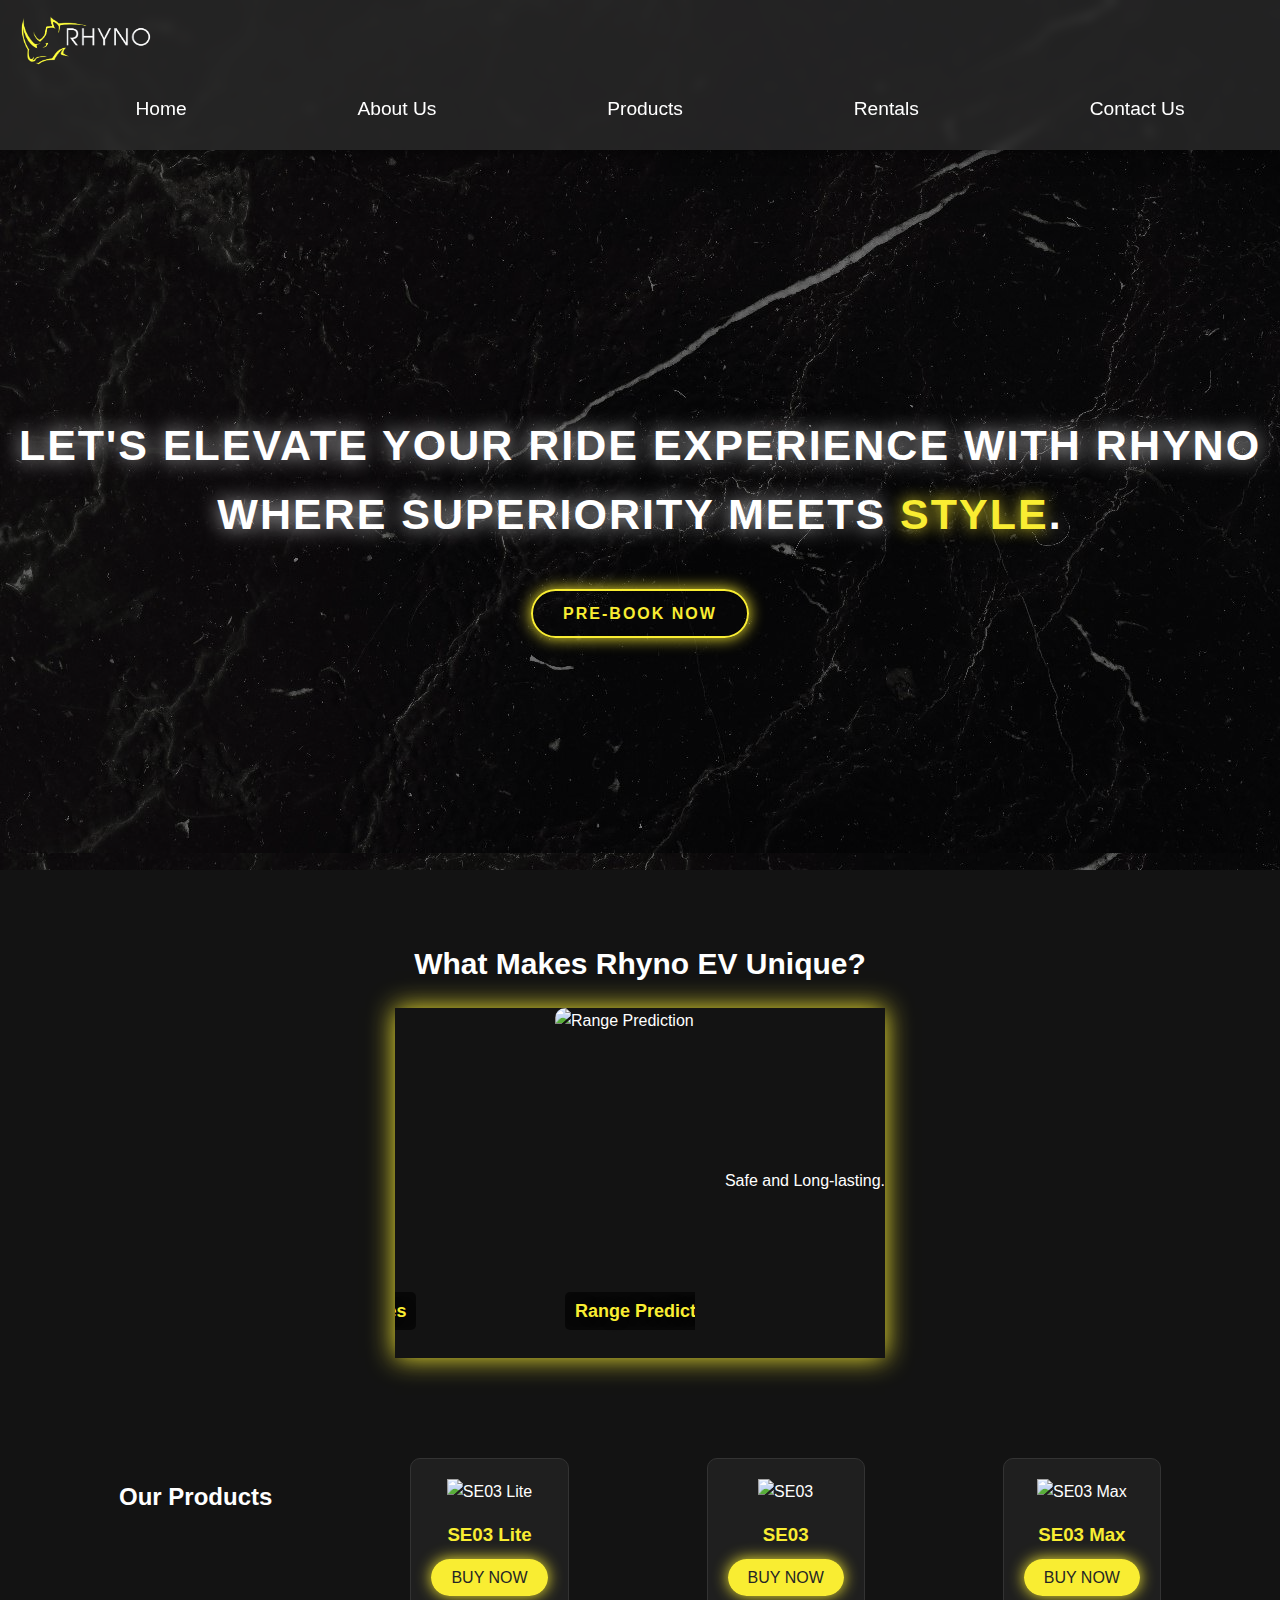
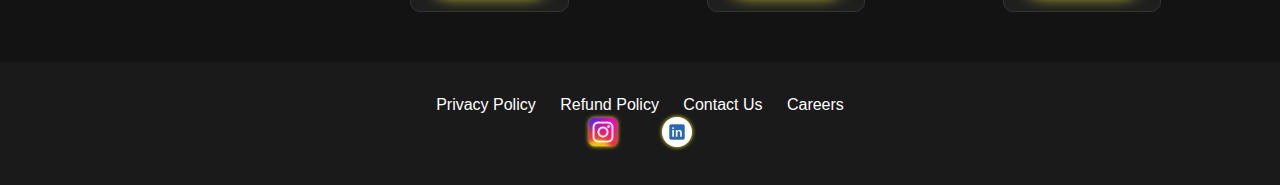
==== index.html @ f3f4df2a "Update index.html" ====
<!DOCTYPE html>
<html lang="en">
<head>
    <meta charset="UTF-8">
    <meta name="viewport" content="width=device-width, initial-scale=1.0">
    <title>Rhyno EV - Elevate Your Ride</title>
    <link rel="stylesheet" href="./style.css">
</head>
<body>
    <header>
        <nav>
            <div class="logo">
                <img src="./logo.png" alt="Rhyno EV Logo">
            </div>
            <ul class="nav-links">
                <li><a href="./index.html" target="_self">Home</a></li>
                <li><a href="./AboutUs.html" target="_self">About Us</a></li>
                <li><a href="#" target="_self">Products</a>
                    <ul class="dropdown">
                        <li><a href="./Products.html" target="_self">SE03 Lite</a></li>
                        <li><a href="./Products.html" target="_self">SE03</a></li>
                        <li><a href="./Products.html" target="_self">SE03 Max</a></li>
                        <li><a href="./Products.html" target="_self">Compare All</a></li>
                    </ul>
                </li>
                <li><a href="./Rentals.html">Rentals</a></li>
                <li><a href="./ContactUs.html" target="_self">Contact Us</a></li>
            </ul>
        </nav>
    </header>

    <section class="hero">
        <h1>Let's Elevate Your Ride Experience With Rhyno  Where Superiority Meets <span id="changing-word">Style</span>.</h1>
        <a href="#" class="option">Pre-book Now</a>
    </section>
    <section class="usp-carousel">
        <h1>What  Makes Rhyno EV Unique?</h1>

        <div class="carousel-big">
            <div class="carousel">
                <div class="carousel-item">
                    <img src="battery.jpg" alt="LFP Battery">
                    <h3>LFP Battery</h3>
                </div>
                <div class="carousel-item">
                    <img src="tyres.jpg" alt="Wider Tyres">
                    <h3>Wider Tyres</h3>
                </div>
                <div class="carousel-item">
                    <img src="range.jpg" alt="Range Prediction">
                    <h3>Range Prediction</h3>
                </div>
                <div class="carousel-item">
                    <img src="design.jpg" alt="Rugged Design">
                    <h3>Rugged Design</h3>
                </div>
            </div>
            <div class="description-box">
                <p class="description">Safe and Long-lasting.</p>
            </div>
        </div>
    </section>
<section class="products">
        <h2>Our Products</h2>
        <div class="product">
            <img src="se03-lite.png" alt="SE03 Lite">
            <h3>SE03 Lite</h3>
            <a href="#" class="option">Buy Now</a>
        </div>
        <div class="product">
            <img src="se03.png" alt="SE03">
            <h3>SE03</h3>
            <a href="#" class="option">Buy Now</a>
        </div>
        <div class="product">
            <img src="se03-max.png" alt="SE03 Max">
            <h3>SE03 Max</h3>
            <a href="#" class="option">Buy Now</a>
        </div>
    </section>

    <footer>
        <div class="footer-links">
            <a href="#">Privacy Policy</a>
            <a href="#">Refund Policy</a>
            <a href="#">Contact Us</a>
            <a href="#">Careers</a>
            <div class="social-icons">
                <a href="#"><img src="./inslogo.png" alt="Instagram"></a>
                <a href="#"><img src="./linlogo1.webp" alt="LinkedIn"></a>
            </div>
        </div>
    </footer>

    <script src="script.js"></script>
</body>
</html>
---- style.css ----
body {
  background-image: url("./bg rhyno.jpg");
  font-family: 'Poppins', sans-serif; 
  margin: 0;
  padding: 0;
  background-color: #131313; 
  color: #FFFFFF; 
  line-height: 1.6;
  scroll-behavior: smooth;
}

header {
  background-color: rgba(37, 37, 37, 0.9); 
  padding: 10px;
  backdrop-filter: blur(5px); 
  box-shadow: 0px 4px 15px rgba(0, 0, 0, 0.5);
  position: sticky;
  top: 0;
  z-index: 1000;
}

.logo img {
  height:60px;
  width: 150px;
  filter: brightness(1.2); 
}

nav ul {
  display: flex;
  list-style: none;
  justify-content: space-around;
  align-items: center;
}
nav ul li {
  position: relative; 
}
nav ul li a{
  color: #FFFFFF;
  text-decoration: none;
  font-size: larger;
}

nav ul li ul.dropdown {
  display: none;
  position: absolute;
  top: 100%;
  left: 0;
  background-color: #2C2A2A;
  list-style: none;
  padding: 10px 0;
  border-radius: 5px;
  min-width: 150px; 
  z-index: 1; 
}

nav ul li:hover ul.dropdown {
  display: block;
}

nav ul li ul.dropdown li {
  position: relative; 
}

nav ul li ul.dropdown li a {
  color: #FFF;
  padding: 5px 20px;
  display: block;
  white-space: nowrap;
}

nav ul li ul.dropdown li a:hover {
  background-color: #F9ED32; 
  color: #131313;
}

nav ul li:hover ul.dropdown {
  display: block;
}

nav ul li ul.dropdown:hover {
  display: block;
}

.hero {
  background: url('hero-bg.jpg') no-repeat center center/cover;
  height: 80vh;
  display: flex;
  flex-direction: column;
  justify-content: center;
  align-items: center;
  text-align: center;
  position: relative;
  z-index: 1;
}

.hero::before {
  content: "";
  position: absolute;
  top: 0;
  left: 0;
  width: 100%;
  height: 100%;
  background: rgba(0, 0, 0, 0.5); 
  z-index: -1;
}

.hero h1 {
  font-size: 43px;
  font-weight: 700;
  text-transform: uppercase;
  letter-spacing: 2px;
  text-shadow: 0px 0px 20px rgba(255, 255, 255, 0.8);
  margin-bottom: 20px;
}

.hero span {
  color: #F9ED32;
  text-shadow: 0px 0px 15px #F9ED32;
}

.hero .option {
  background-color: transparent;
  border: 2px solid #F9ED32;
  padding: 10px 30px;
  text-decoration: none;
  color: #F9ED32;
  font-weight: bold;
  margin-top: 20px;
  border-radius: 30px;
  text-transform: uppercase;
  letter-spacing: 2px;
  transition: all 0.4s ease;
  box-shadow: 0px 0px 15px #F9ED32;
}

.hero .option:hover {
  background-color: #F9ED32;
  color: #131313;
  box-shadow: 0px 0px 25px #F9ED32;
}

.usp-carousel {
  background-color: #131313;
  display: flex;
  flex-direction: column;
  align-items: center;
  padding: 50px 0;
}

.usp-carousel h1 {
  margin-bottom: 20px; 
  font-size: 30px;
  text-align: center;
  font-weight: 600;
}

.carousel-big {
  display: flex;
  align-items: center;
  gap: 30px;
  box-shadow: 0px 0px 25px #F9ED32;
  overflow: hidden;
}

.carousel {
  display: flex;
  gap: 20px;
  overflow: hidden;
  width: 300px; 
  position: relative;
  justify-content: center;
}

.carousel-item {
  min-width: 250px;
  height: 350px;
  position: relative;
  transition: transform 0.5s ease;
}

.carousel-item img {
  width: 100%;
  height: 100%;
  object-fit: cover;
  border-radius: 10px;
}

.carousel-item h3 {
  position: absolute;
  bottom: 10px;
  left: 10px;
  font-size: 18px;
  color: #F9ED32;
  z-index: 2;
  text-shadow: 0px 0px 10px rgba(0, 0, 0, 0.7);
  background-color: rgba(0, 0, 0, 0.6);
  padding: 5px 10px;
  border-radius: 5px;
}

.description-box {
  max-width: 300px;
  text-align: left;
}

.description-box .description {
  color: #FFFFFF;
  font-size: 16px;
  line-height: 1.6;
  margin-top: 10px;
}

.products {
  display: flex;
  justify-content: space-around;
  padding: 50px;
  background-color: #131313;
}

.product {
  text-align: center;
  border: 1px solid #333;
  padding: 20px;
  border-radius: 10px;
  background: rgba(255, 255, 255, 0.05); 
  transition: transform 0.3s ease, box-shadow 0.3s ease;
}

.product img {
  width: 150px;
  transition: transform 0.3s ease;
}

.product:hover {
  transform: translateY(-10px);
  box-shadow: 0px 10px 30px rgba(0, 0, 0, 0.8);
}

.product:hover img {
  transform: scale(1.1);
}

.product h3 {
  margin: 15px 0;
  color: #F9ED32; 
}

.product .option {
  background-color: #F9ED32;
  color: #252525;
  border-radius: 30px;
  padding: 10px 20px;
  text-transform: uppercase;
  text-decoration: none;
  transition: all 0.4s ease;
  box-shadow: 0px 0px 15px #F9ED32;
}

.product .option:hover {
  background-color: #FFFFFF;
  color: #252525;
  box-shadow: 0px 0px 25px #F9ED32;
}

.footer-links {
  background-color: #1A1A1A;
  padding: 30px;
  text-align: center;
  color: white;
}

.footer-links a {
  color: white;
  margin: 0 10px;
  text-decoration: none;
  transition: color 0.3s ease;
}

.footer-links a:hover {
  color: #F9ED32;
}

.social-icons img {
  width: 30px;
  margin: 0 10px;
  filter: drop-shadow(0px 0px 2px #F9ED32); 
}

::-webkit-scrollbar {
  width: 12px; 
}
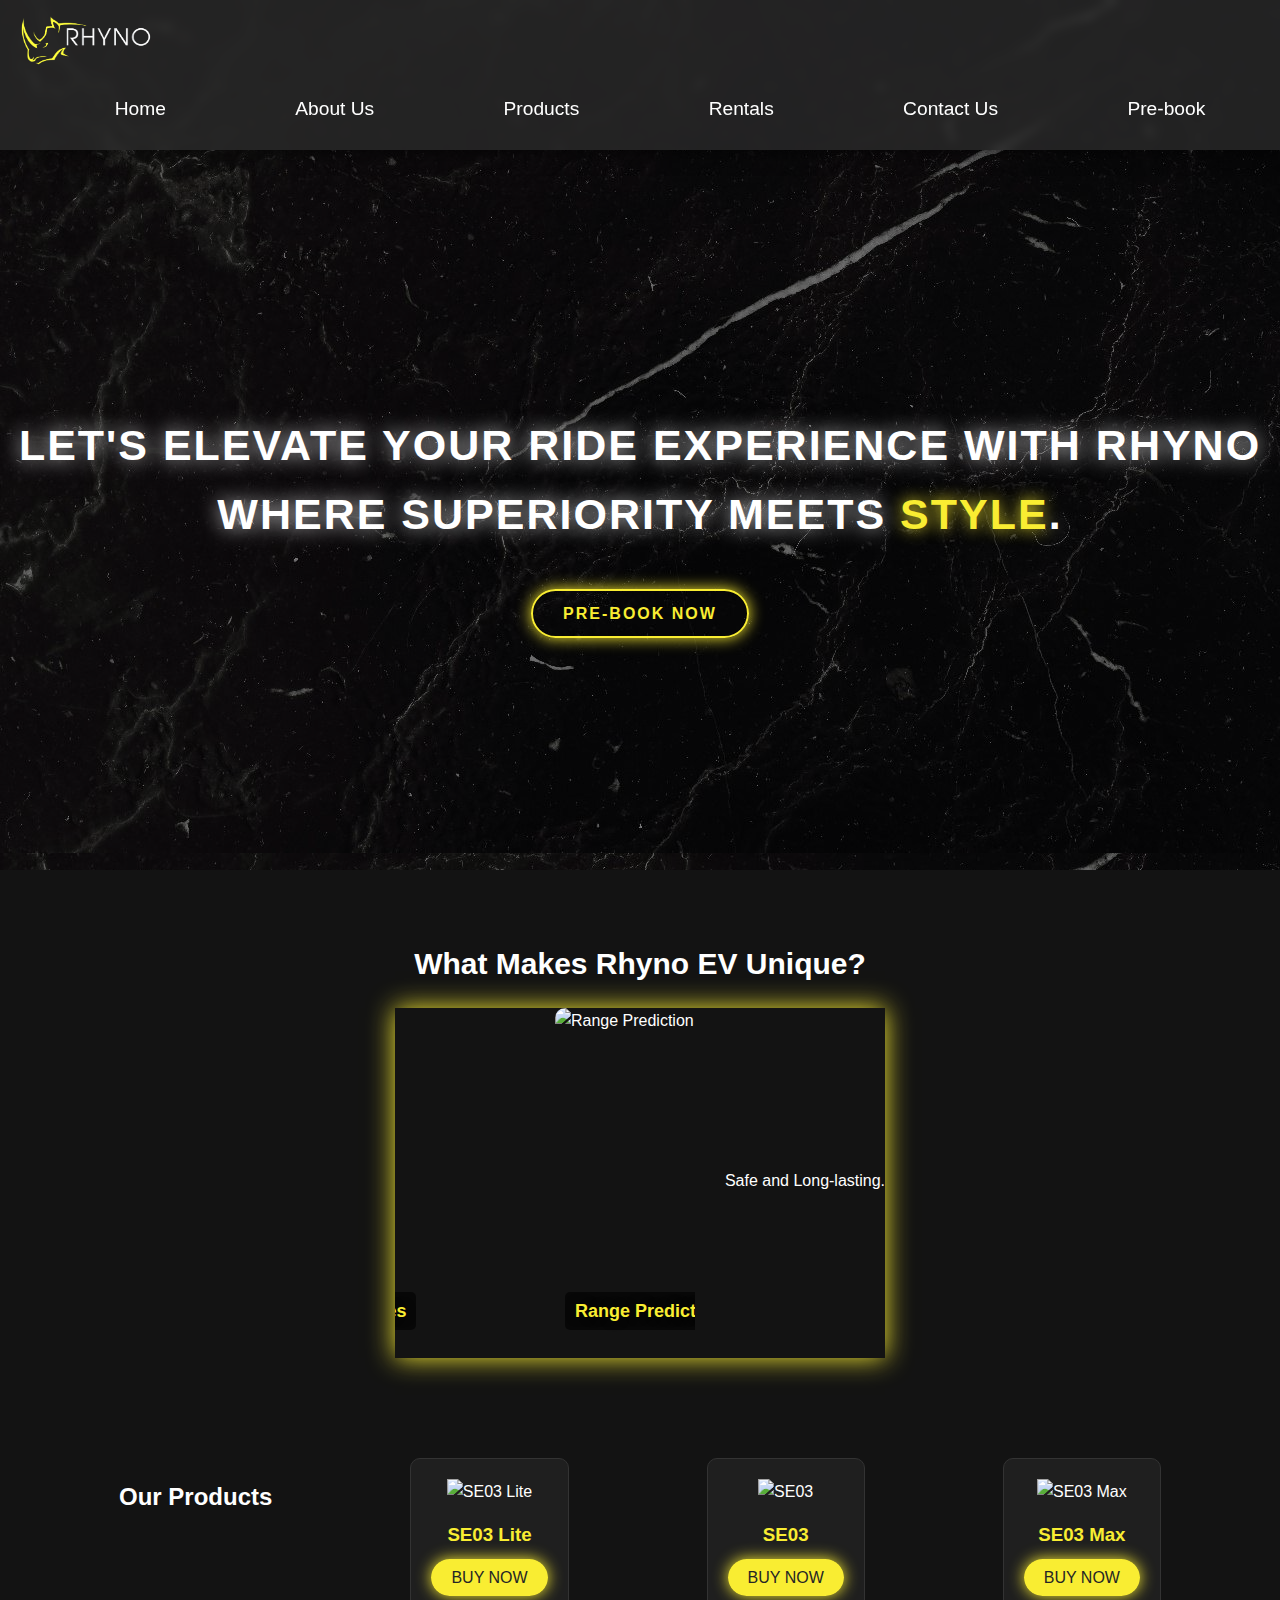
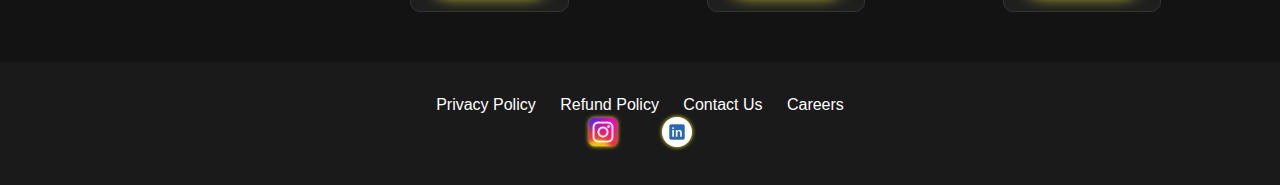
==== commit 2f1b6468: "Update index.html" ====
--- a/index.html
+++ b/index.html
@@ -25,6 +25,7 @@
                 </li>
                 <li><a href="./Rentals.html">Rentals</a></li>
                 <li><a href="./ContactUs.html" target="_self">Contact Us</a></li>
+                <li><a href="#">Pre-book</a></li>
             </ul>
         </nav>
     </header>
--- a/style.css
+++ b/style.css
@@ -290,3 +290,17 @@
   width: 12px; 
 }
 
+::-webkit-scrollbar-track {
+  background: #252525; 
+  border-radius: 10px; 
+}
+
+::-webkit-scrollbar-thumb {
+  background-color: #F9ED32; 
+  border-radius: 10px; 
+  border: 2px solid #131313;
+}
+
+::-webkit-scrollbar-thumb:hover {
+  background-color: #FFF225; 
+}
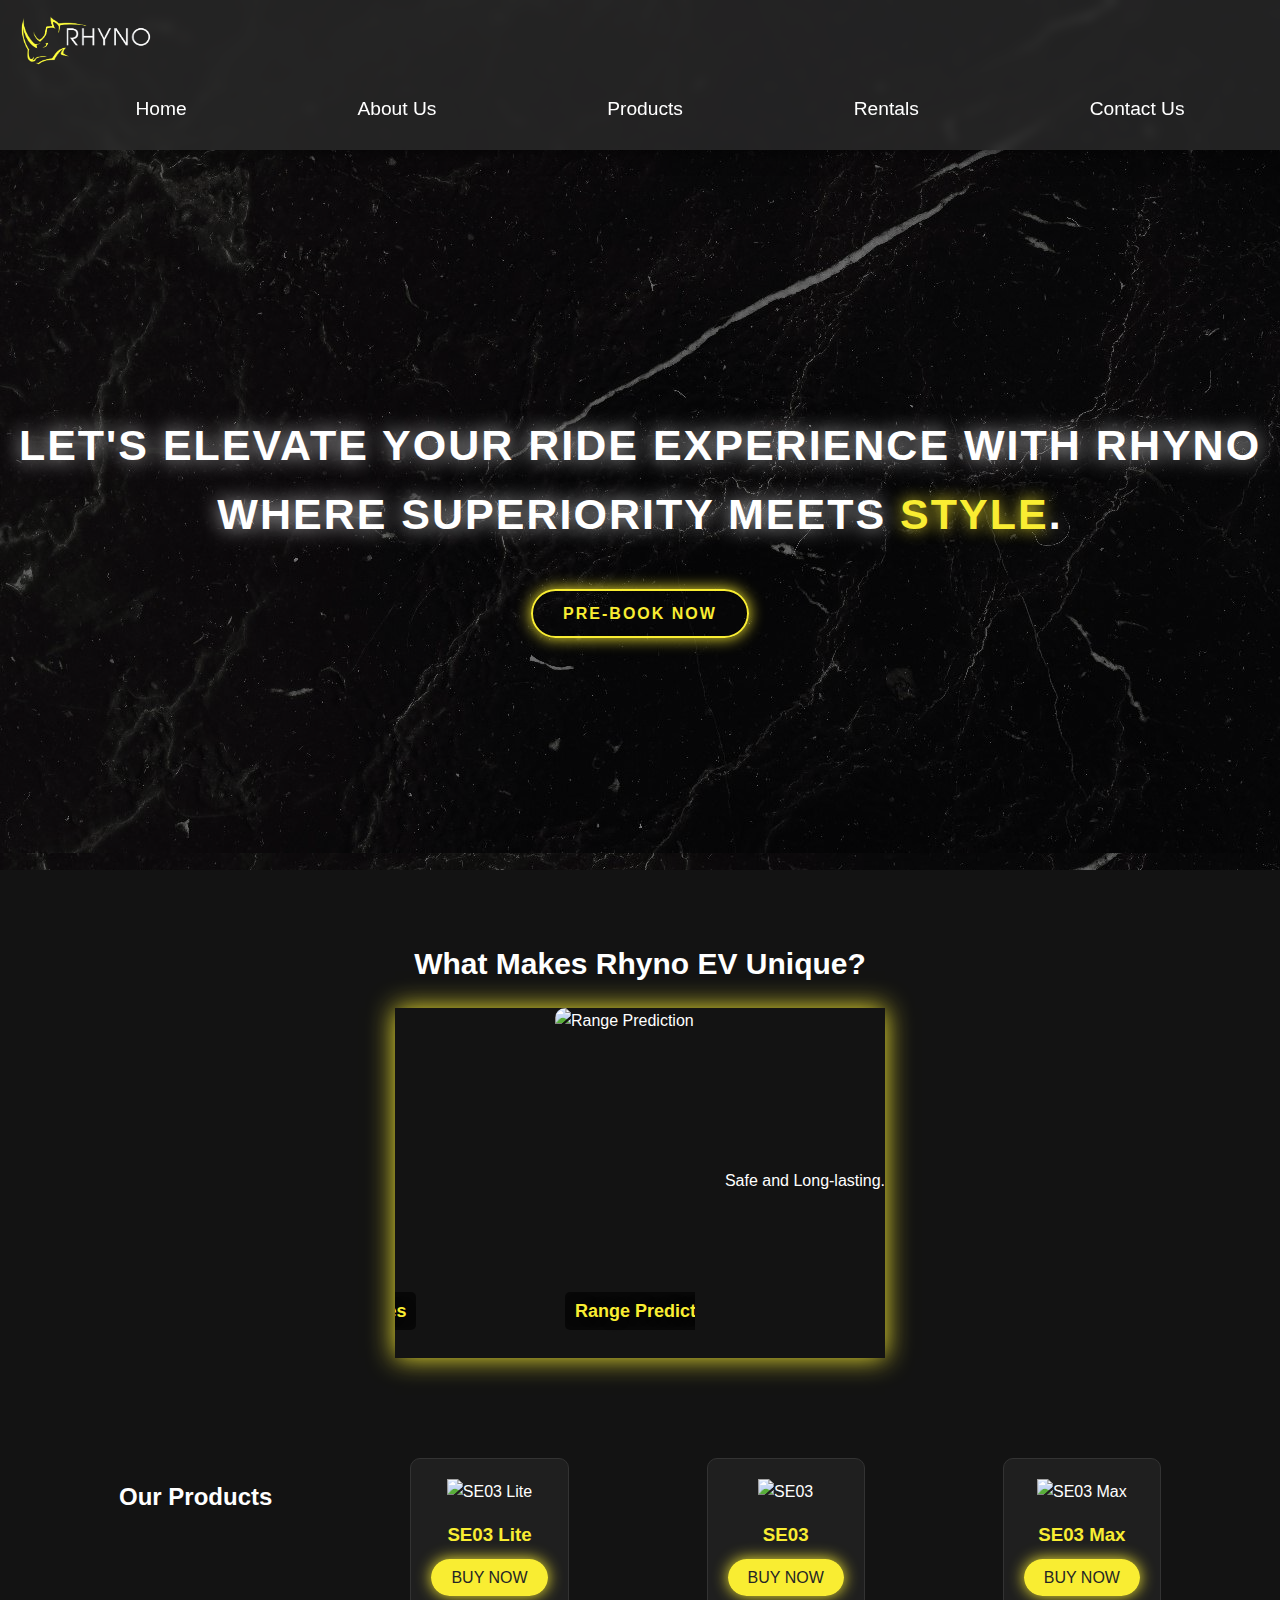
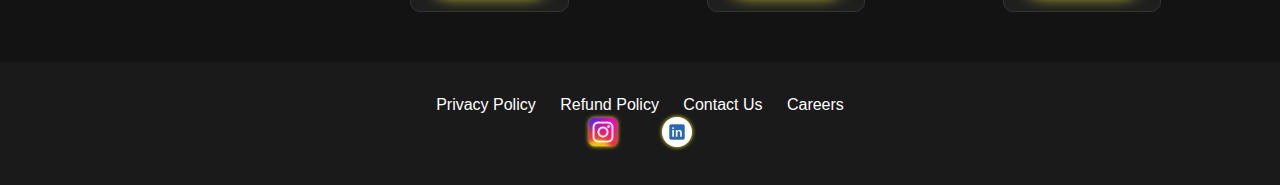
==== commit 4fad852a: "Update index.html" ====
--- a/index.html
+++ b/index.html
@@ -25,8 +25,7 @@
                 </li>
                 <li><a href="./Rentals.html">Rentals</a></li>
                 <li><a href="./ContactUs.html" target="_self">Contact Us</a></li>
-                <li><a href="#">Pre-book</a></li>
-            </ul>
+               </ul>
         </nav>
     </header>
 
--- a/style.css
+++ b/style.css
@@ -304,3 +304,4 @@
 ::-webkit-scrollbar-thumb:hover {
   background-color: #FFF225; 
 }
+
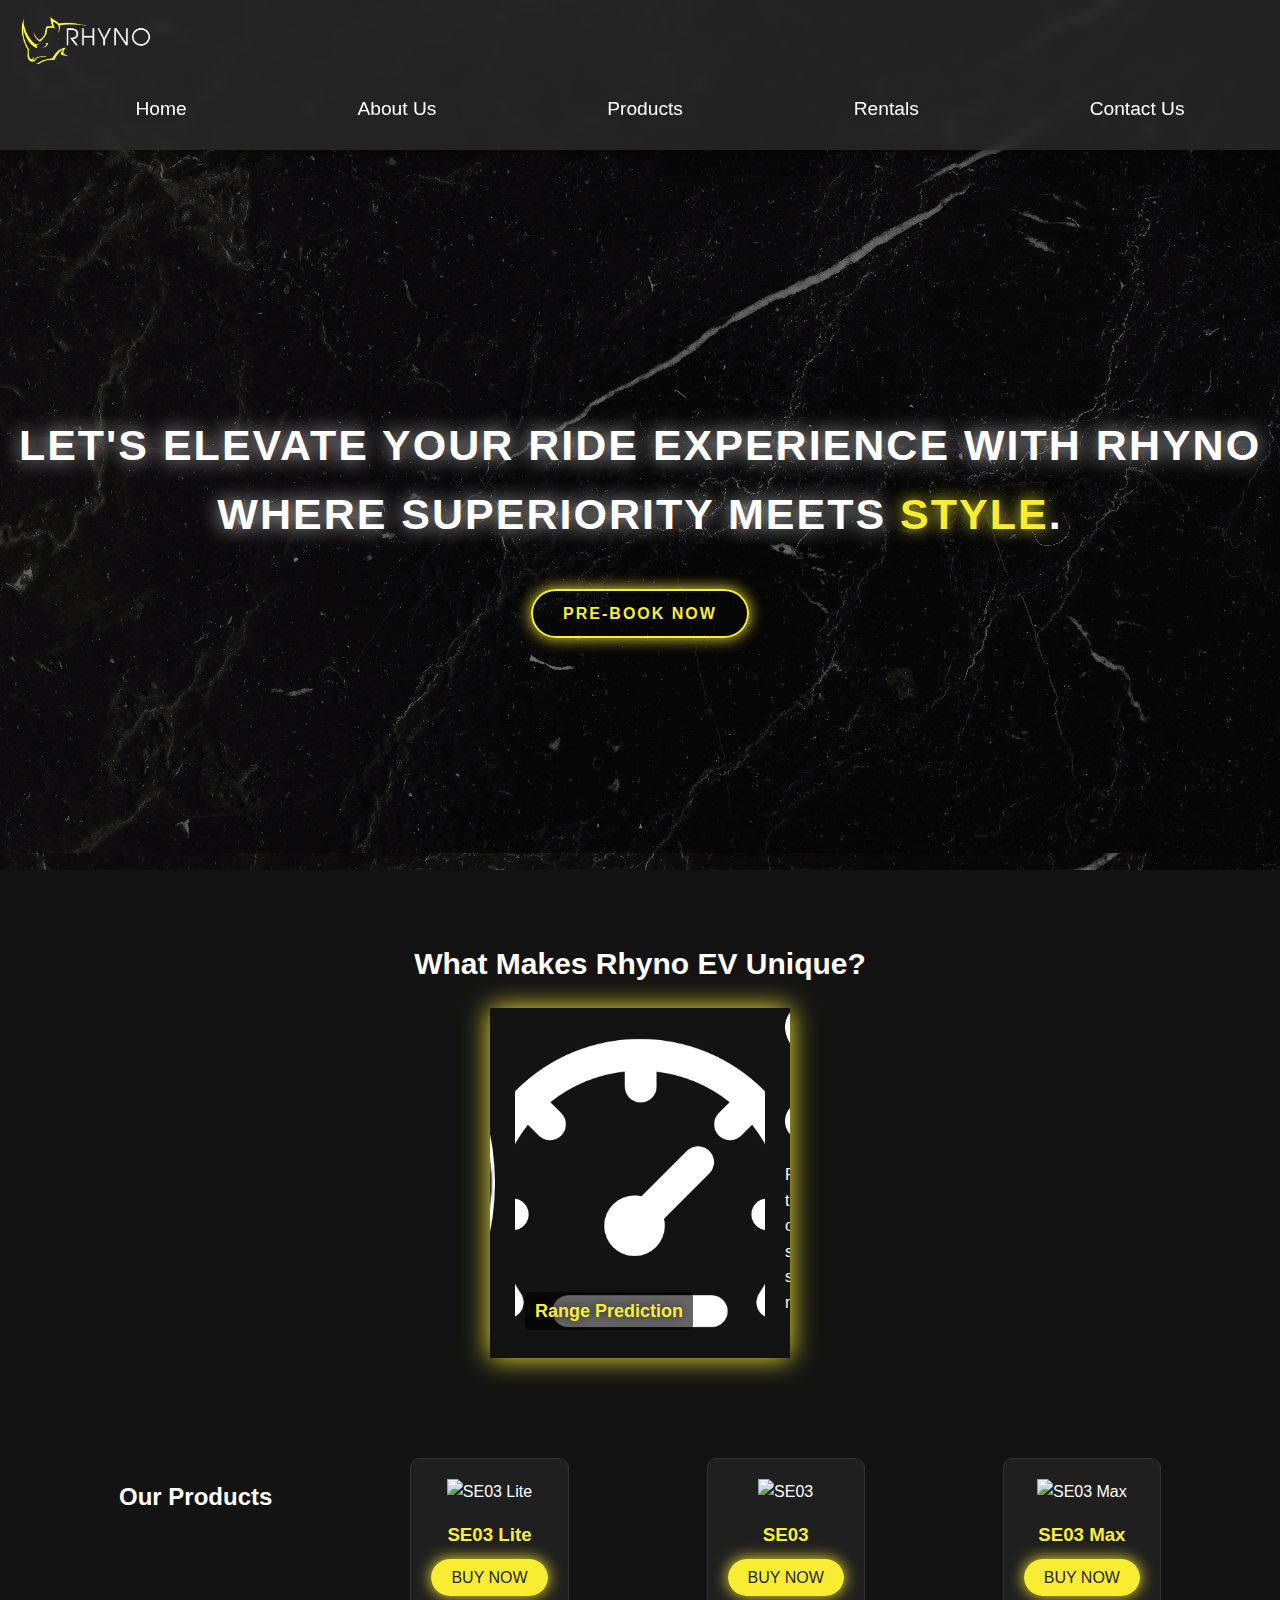
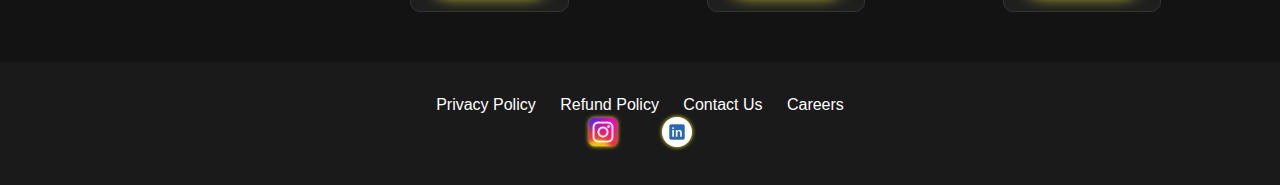
==== commit f46c859c: "Update index.html" ====
--- a/index.html
+++ b/index.html
@@ -17,15 +17,15 @@
                 <li><a href="./AboutUs.html" target="_self">About Us</a></li>
                 <li><a href="#" target="_self">Products</a>
                     <ul class="dropdown">
-                        <li><a href="./Products.html" target="_self">SE03 Lite</a></li>
-                        <li><a href="./Products.html" target="_self">SE03</a></li>
-                        <li><a href="./Products.html" target="_self">SE03 Max</a></li>
-                        <li><a href="./Products.html" target="_self">Compare All</a></li>
+                        <li><a href="./Product1.html" target="_self">SE03 Lite</a></li>
+                        <li><a href="./Product2.html" target="_self">SE03</a></li>
+                        <li><a href="./Product3.html" target="_self">SE03 Max</a></li>
+                        <li><a href="./Compare.html" target="_self">Compare All</a></li>
                     </ul>
                 </li>
                 <li><a href="./Rentals.html">Rentals</a></li>
                 <li><a href="./ContactUs.html" target="_self">Contact Us</a></li>
-               </ul>
+            </ul>
         </nav>
     </header>
 
@@ -33,34 +33,64 @@
         <h1>Let's Elevate Your Ride Experience With Rhyno  Where Superiority Meets <span id="changing-word">Style</span>.</h1>
         <a href="#" class="option">Pre-book Now</a>
     </section>
+
     <section class="usp-carousel">
-        <h1>What  Makes Rhyno EV Unique?</h1>
-
+        <h1>What Makes Rhyno EV Unique?</h1>
         <div class="carousel-big">
             <div class="carousel">
                 <div class="carousel-item">
-                    <img src="battery.jpg" alt="LFP Battery">
+                    <img src="./battery.png" alt="LFP Battery" style="filter: brightness(0) invert(1);">
                     <h3>LFP Battery</h3>
+                    <p class="carousel-description">
+                 Rhyno is equipped with Lithium Iron Phosphate (LFP) batteries,
+renowned for their safety features—eliminating the risk of fire associated with other
+Lithium batteries. These batteries boast a broader temperature range, ideal for the
+diverse Indian climate. Our technology enhances Rhyno's longevity, complemented
+by an Active Balancing Smart Battery Management System (BMS) for extended life
+and reduced maintenance. Each battery undergoes rigorous waterproofing tests
+according to IP76 standards. But it doesn't stop there—our technology goes the extra
+mile in ensuring the battery's lasting durability. Connect with us to discover the
+thoughtful engineering behind our batteries!
+                    </p>
                 </div>
                 <div class="carousel-item">
-                    <img src="tyres.jpg" alt="Wider Tyres">
+                    <img src="./tyre.png" alt="Wider Tyres" style="border-radius: 100%;">
                     <h3>Wider Tyres</h3>
+                    <p class="carousel-description">
+                        Now, say goodbye to skidding and embrace the leaning turns!
+Featuring first-of-its-kind, 9.5-inch wider tyres that make this machine an enormous
+beast that ensures stability on different terrains such as wet roads, mud, and sand.
+ </p>
                 </div>
                 <div class="carousel-item">
-                    <img src="range.jpg" alt="Range Prediction">
+                    <img src="./speed.png" alt="Range Prediction" style="filter: brightness(0) invert(1);">
                     <h3>Range Prediction</h3>
+                    <p class="carousel-description">
+                        : Many budget-friendly electric scooters overlook this crucial
+                        feature, causing riders to experience range anxiety. With Rhyno, you can ride with
+                        peace of mind, thanks to the scooter providing precise information about the
+                        remaining battery</p>
                 </div>
                 <div class="carousel-item">
-                    <img src="design.jpg" alt="Rugged Design">
-                    <h3>Rugged Design</h3>
+                    <img src="./range.png" alt="Extraordinary" style="filter: invert(1); width: 140px; height: 130px;">
+                    <h3>Extraordinary Experience</h3>
+                    <p class="carousel-description">
+                        Rhyno is more than just a mode of transportation. It is
+                        an experience of sheer comfort and style! A seamless fusion of minimalism,
+                        sophistication, and a touch of masculinity!
+                    </p>
                 </div>
-            </div>
-            <div class="description-box">
-                <p class="description">Safe and Long-lasting.</p>
+                <div class="carousel-item">
+                    <h3>Rugged and Simple Design</h3>
+                    <p class="carousel-description">
+                        We’ve had enough of the EVs looking and feeling like fragile plastic toys...
+                    </p>
+                </div>
             </div>
         </div>
     </section>
-<section class="products">
+
+    <section class="products">
         <h2>Our Products</h2>
         <div class="product">
             <img src="se03-lite.png" alt="SE03 Lite">
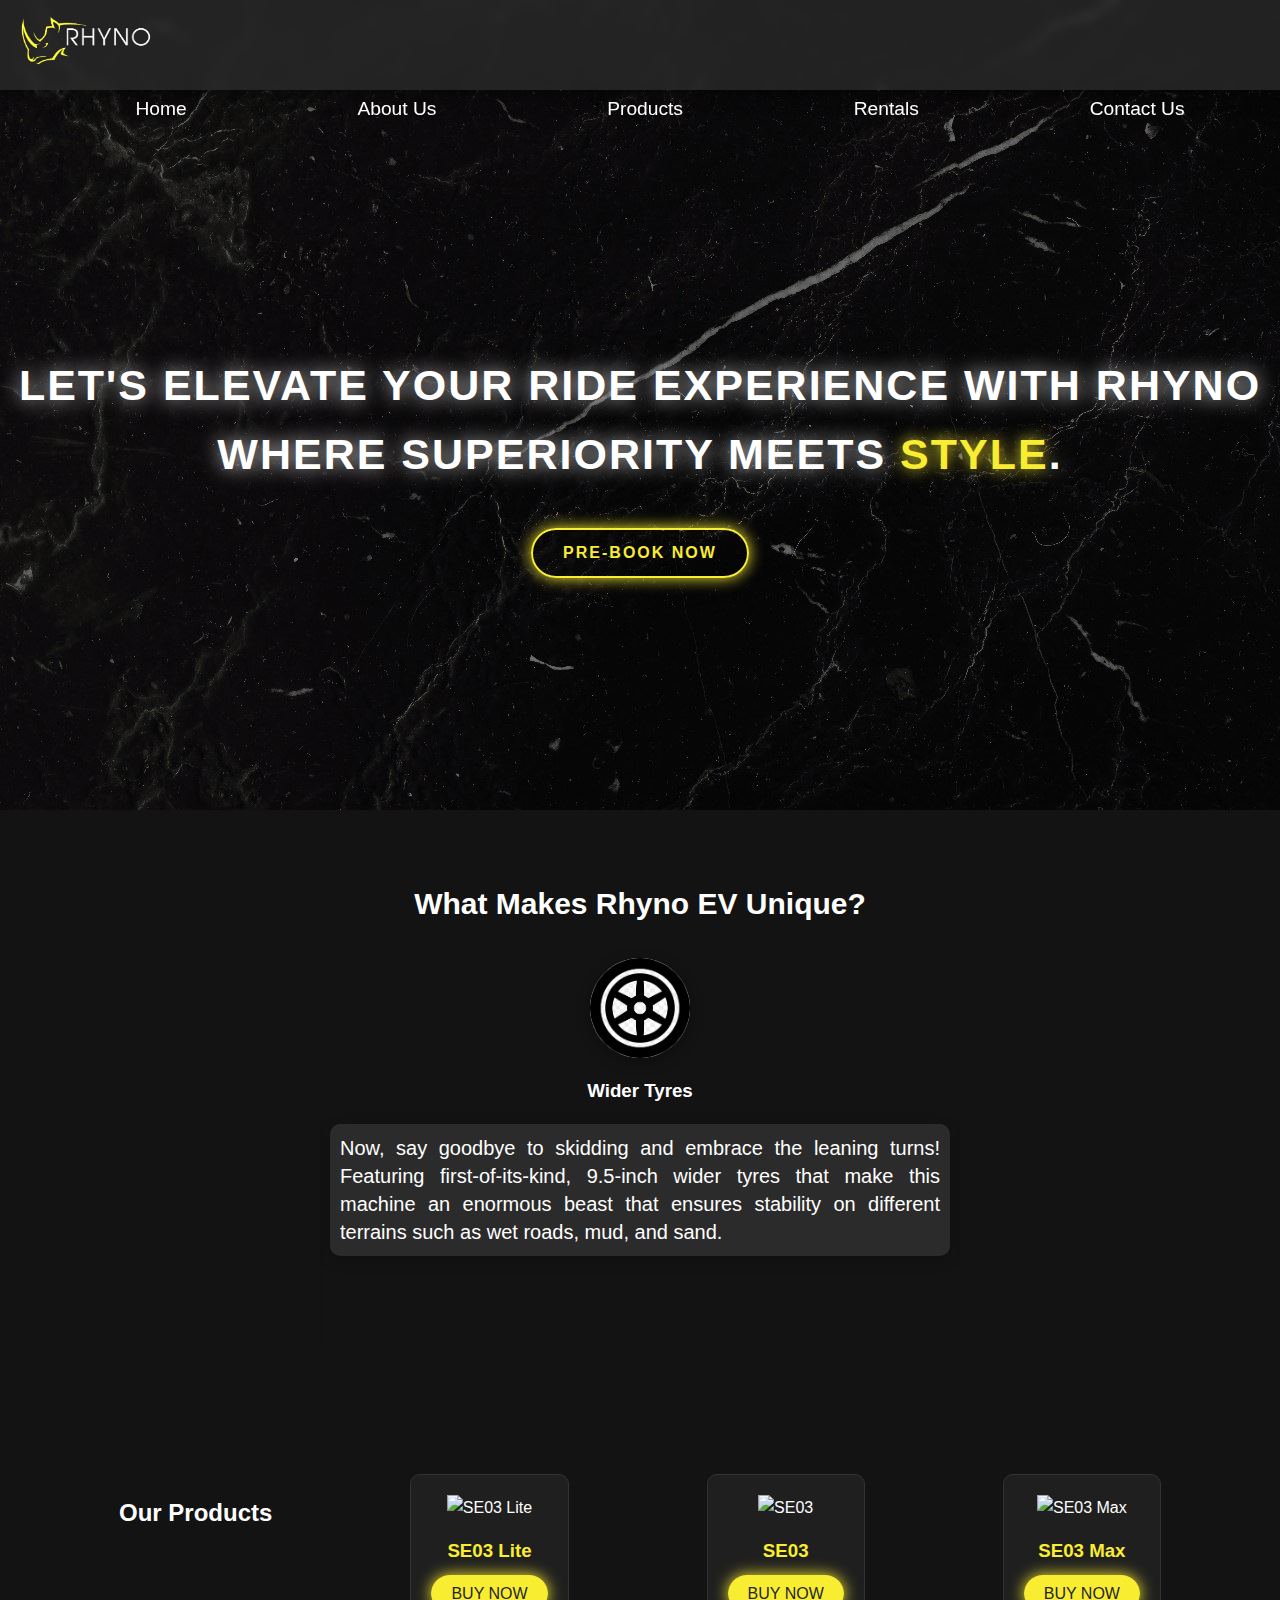
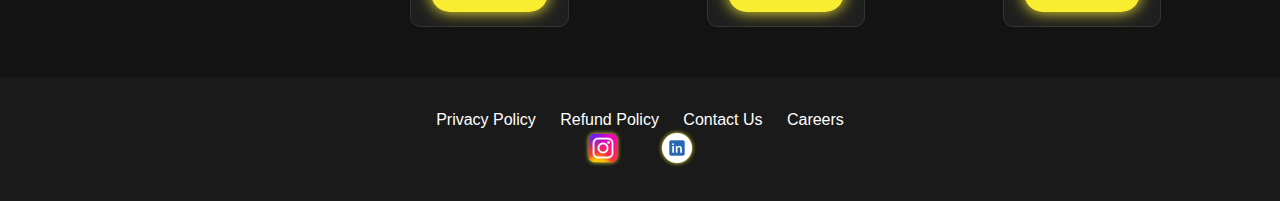
==== commit 50bc054f: "Update index.html" ====
--- a/index.html
+++ b/index.html
@@ -5,6 +5,11 @@
     <meta name="viewport" content="width=device-width, initial-scale=1.0">
     <title>Rhyno EV - Elevate Your Ride</title>
     <link rel="stylesheet" href="./style.css">
+    <style>
+        header {
+            height: 70px; 
+        }
+    </style>
 </head>
 <body>
     <header>
@@ -125,4 +130,3 @@
     <script src="script.js"></script>
 </body>
 </html>
-
--- a/style.css
+++ b/style.css
@@ -155,60 +155,63 @@
 }
 
 .carousel-big {
-  display: flex;
-  align-items: center;
-  gap: 30px;
-  box-shadow: 0px 0px 25px #F9ED32;
-  overflow: hidden;
+  width: 50%; 
+ margin: 0 auto; 
+  overflow: hidden; 
+  position: relative;
 }
 
 .carousel {
   display: flex;
-  gap: 20px;
-  overflow: hidden;
-  width: 300px; 
+  transition: transform 0.5s ease-in-out; 
+  width: 500%;
+}
+
+.carousel-item {
+  width: 20%; 
+  text-align: center;
+  padding: 10px;
+  box-sizing: border-box;
+  transition: transform 0.3s ease, box-shadow 0.3s ease;
   position: relative;
-  justify-content: center;
-}
-
-.carousel-item {
-  min-width: 250px;
-  height: 350px;
-  position: relative;
-  transition: transform 0.5s ease;
 }
 
 .carousel-item img {
-  width: 100%;
-  height: 100%;
-  object-fit: cover;
+    width: 100px;
+    height: 100px;
+    border-radius: 32px;
+    box-shadow: 0 4px 15px rgba(0, 0, 0, 0.3); 
+   
+}
+
+
+.carousel-item h3 {
+  margin-top: 10px;
+  color: white;
+}
+.carousel-item p{
+  font-size: 20px;
+}
+
+.carousel-description {
+  color: white;
+  font-size: 14px;
+  margin-top: 10px;
+  text-align: justify;
+  line-height: 1.4;
+  padding: 10px;
+  background-color: rgba(255, 255, 255, 0.1);
   border-radius: 10px;
-}
-
-.carousel-item h3 {
-  position: absolute;
-  bottom: 10px;
-  left: 10px;
-  font-size: 18px;
-  color: #F9ED32;
-  z-index: 2;
-  text-shadow: 0px 0px 10px rgba(0, 0, 0, 0.7);
-  background-color: rgba(0, 0, 0, 0.6);
-  padding: 5px 10px;
-  border-radius: 5px;
-}
-
-.description-box {
-  max-width: 300px;
-  text-align: left;
-}
-
-.description-box .description {
-  color: #FFFFFF;
-  font-size: 16px;
-  line-height: 1.6;
-  margin-top: 10px;
-}
+  box-shadow: 0 4px 15px rgba(0, 0, 0, 0.2); 
+  max-height: 200px; 
+  overflow-y: auto; 
+}
+
+.carousel-item:hover .carousel-description {
+  box-shadow: 0 8px 30px rgba(255, 255, 255, 0.3); 
+}
+
+
 
 .products {
   display: flex;
@@ -305,3 +308,4 @@
   background-color: #FFF225; 
 }
 
+
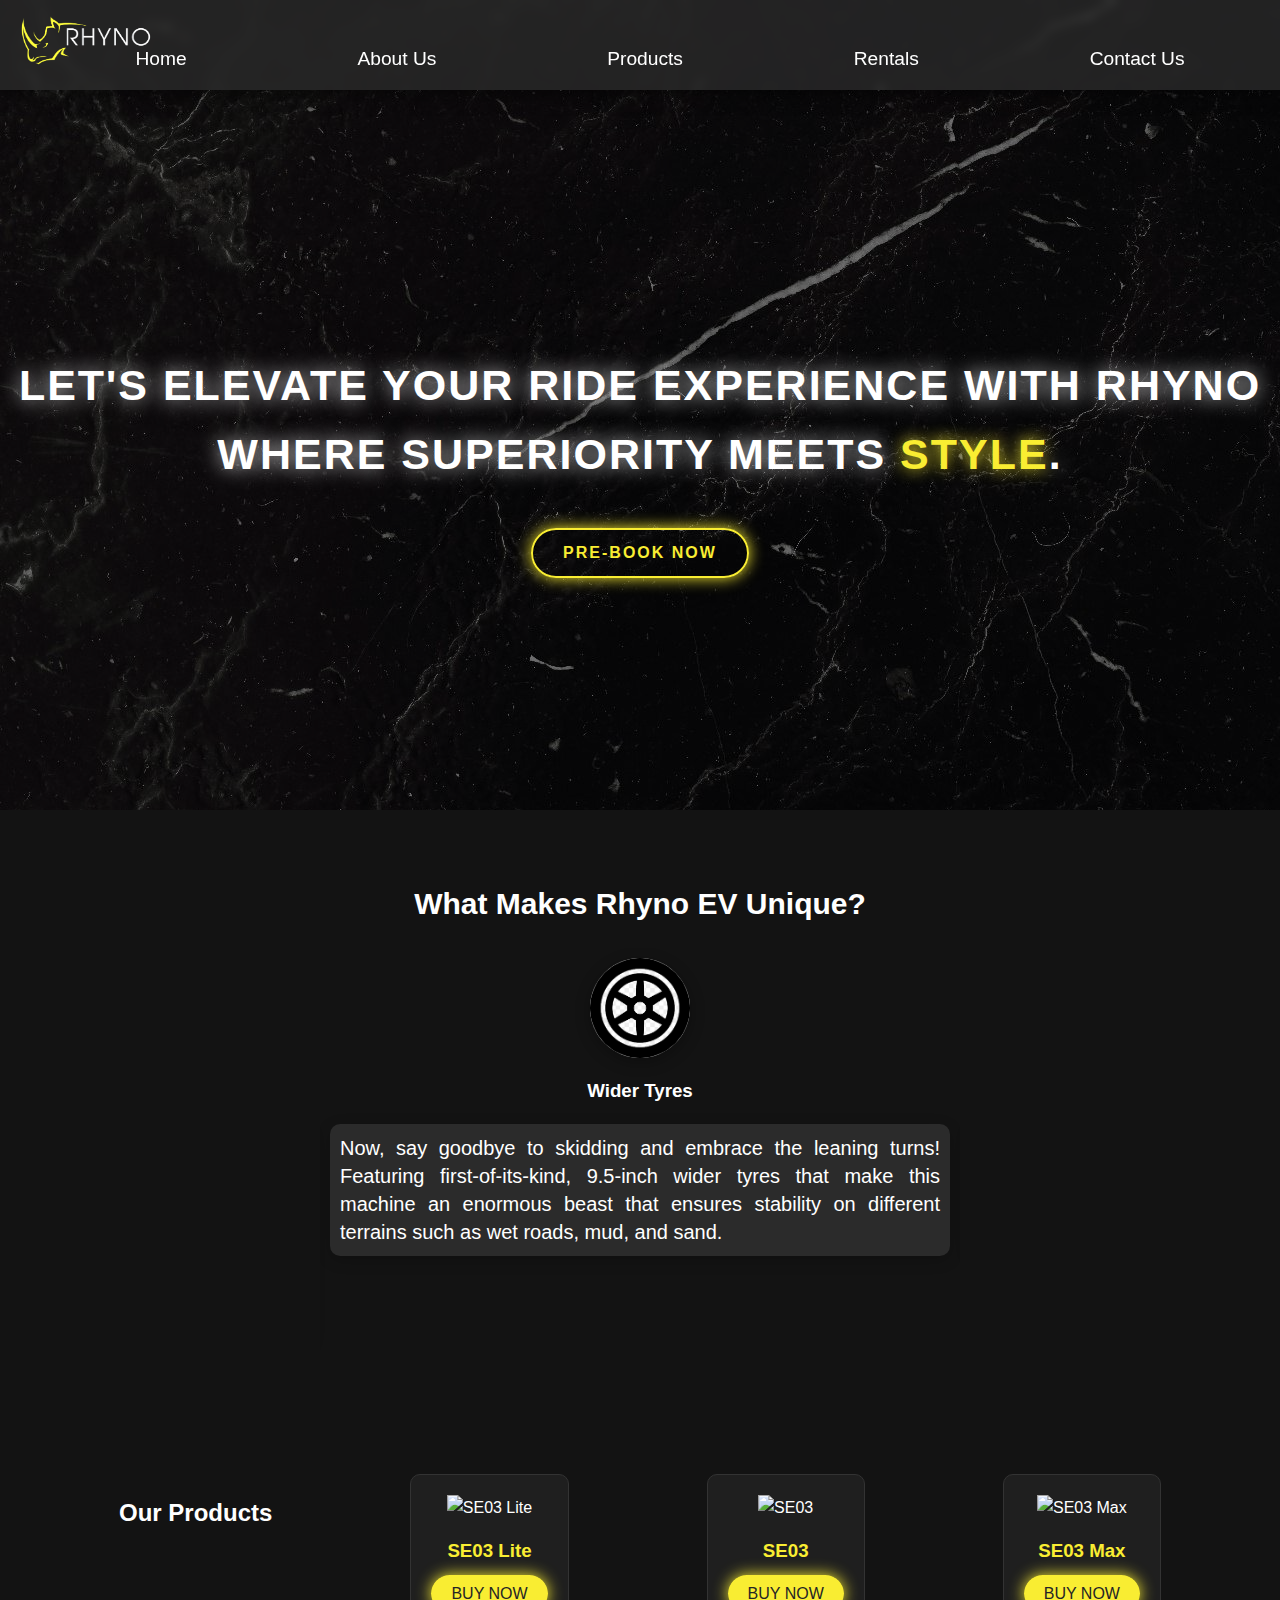
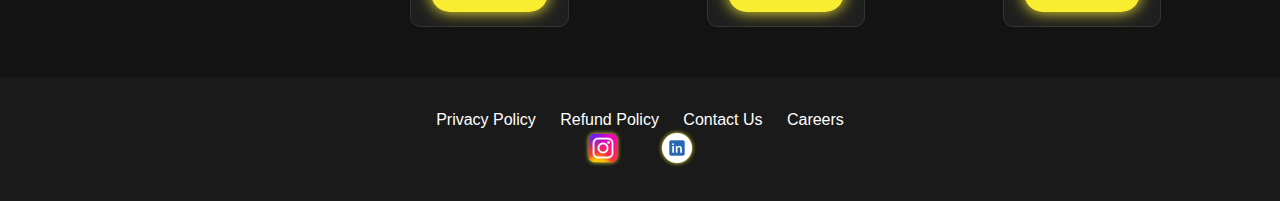
==== commit fc87689b: "Update index.html" ====
--- a/index.html
+++ b/index.html
@@ -98,19 +98,19 @@
     <section class="products">
         <h2>Our Products</h2>
         <div class="product">
-            <img src="se03-lite.png" alt="SE03 Lite">
+            <img src="./bike.png" alt="SE03 Lite">
             <h3>SE03 Lite</h3>
-            <a href="#" class="option">Buy Now</a>
+            <a href="./Product1.html" class="option" target="_self">Buy Now</a>
         </div>
         <div class="product">
-            <img src="se03.png" alt="SE03">
+            <img src="./bike.png" alt="SE03">
             <h3>SE03</h3>
-            <a href="#" class="option">Buy Now</a>
+            <a href="./Product2.html" class="option" target="_self">Buy Now</a>
         </div>
         <div class="product">
-            <img src="se03-max.png" alt="SE03 Max">
+            <img src="./bike.png" alt="SE03 Max">
             <h3>SE03 Max</h3>
-            <a href="#" class="option">Buy Now</a>
+            <a href="./Product3.html" class="option" target="_self">Buy Now</a>
         </div>
     </section>
 
--- a/style.css
+++ b/style.css
@@ -33,6 +33,7 @@
 }
 nav ul li {
   position: relative; 
+  bottom:50px;
 }
 nav ul li a{
   color: #FFFFFF;
@@ -43,43 +44,64 @@
 nav ul li ul.dropdown {
   display: none;
   position: absolute;
-  top: 100%;
+  top: 110%; 
   left: 0;
   background-color: #2C2A2A;
   list-style: none;
   padding: 10px 0;
   border-radius: 5px;
   min-width: 150px; 
-  z-index: 1; 
-}
-
-nav ul li:hover ul.dropdown {
-  display: block;
-}
+  z-index: 1000; 
+}
+
+nav ul li {
+  position: relative; 
+}
+
+nav ul li ul.dropdown {
+  position: absolute; 
+  top: 100%; 
+  left: 0;
+  display: none; 
+  background-color: transparent; 
+  z-index: 1000;
+  width: 180px; 
+  padding: 0; 
+}
+
 
 nav ul li ul.dropdown li {
-  position: relative; 
-}
+  list-style: none;
+  width: 100%; 
+}
+
 
 nav ul li ul.dropdown li a {
   color: #FFF;
-  padding: 5px 20px;
+  padding: 10px 10px; 
   display: block;
-  white-space: nowrap;
-}
+  white-space: nowrap; 
+  background-color: #333; 
+  text-align: left; 
+}
+
 
 nav ul li ul.dropdown li a:hover {
-  background-color: #F9ED32; 
+  background-color: #F9ED32;
   color: #131313;
 }
 
+
 nav ul li:hover ul.dropdown {
-  display: block;
-}
-
-nav ul li ul.dropdown:hover {
-  display: block;
-}
+  display: block; 
+}
+
+
+nav ul li ul.dropdown li:last-child {
+  position: relative;
+  z-index: 1001;
+}
+
 
 .hero {
   background: url('hero-bg.jpg') no-repeat center center/cover;
@@ -307,5 +329,3 @@
 ::-webkit-scrollbar-thumb:hover {
   background-color: #FFF225; 
 }
-
-
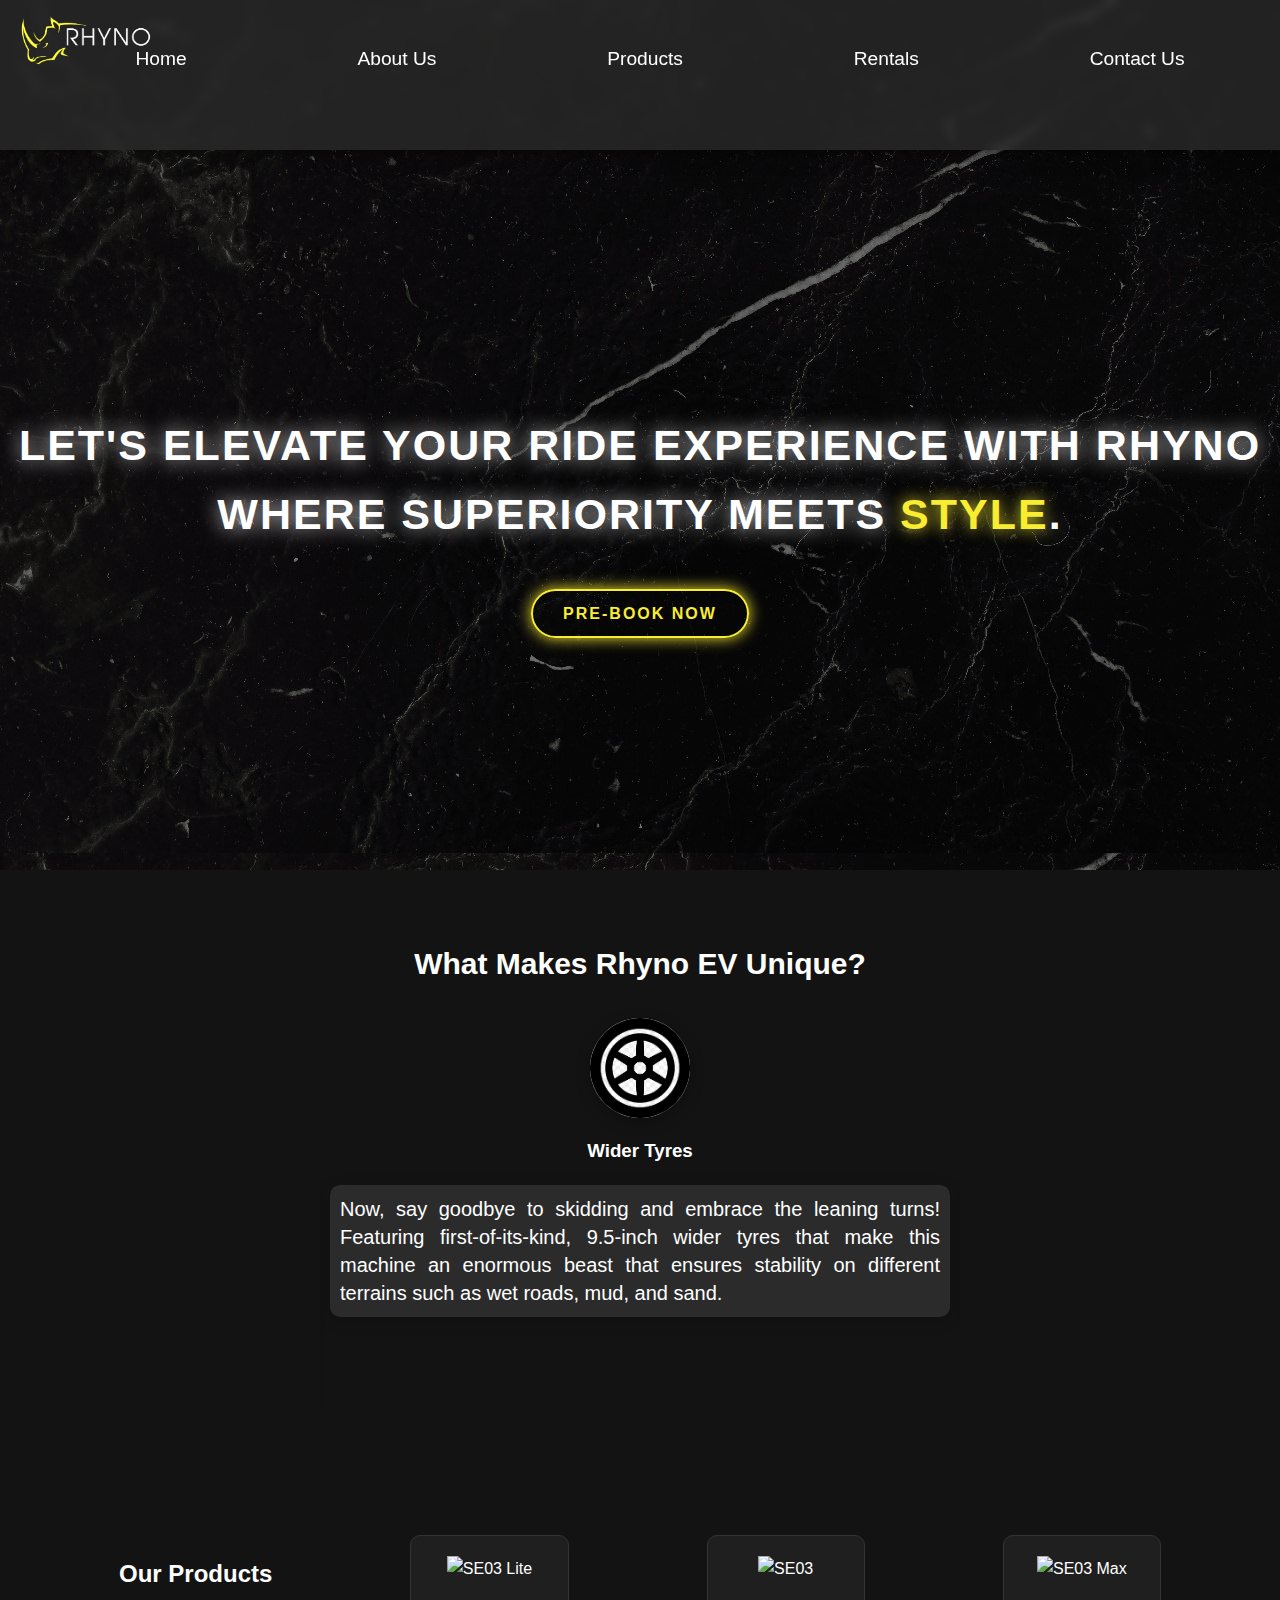
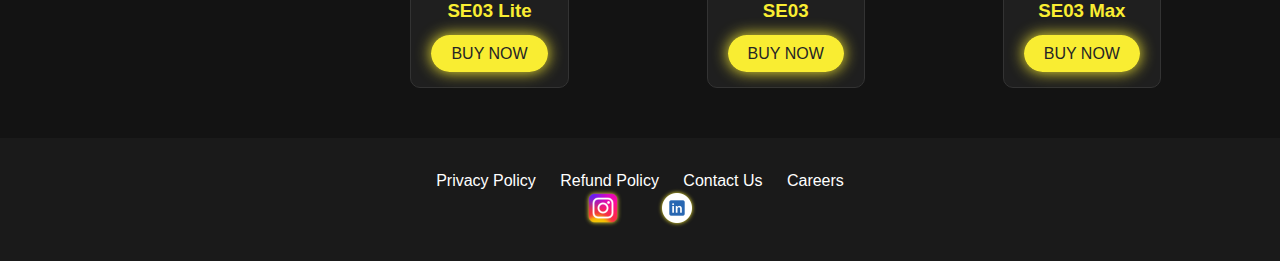
==== commit 83b669a1: "Update index.html" ====
--- a/index.html
+++ b/index.html
@@ -5,11 +5,6 @@
     <meta name="viewport" content="width=device-width, initial-scale=1.0">
     <title>Rhyno EV - Elevate Your Ride</title>
     <link rel="stylesheet" href="./style.css">
-    <style>
-        header {
-            height: 70px; 
-        }
-    </style>
 </head>
 <body>
     <header>
